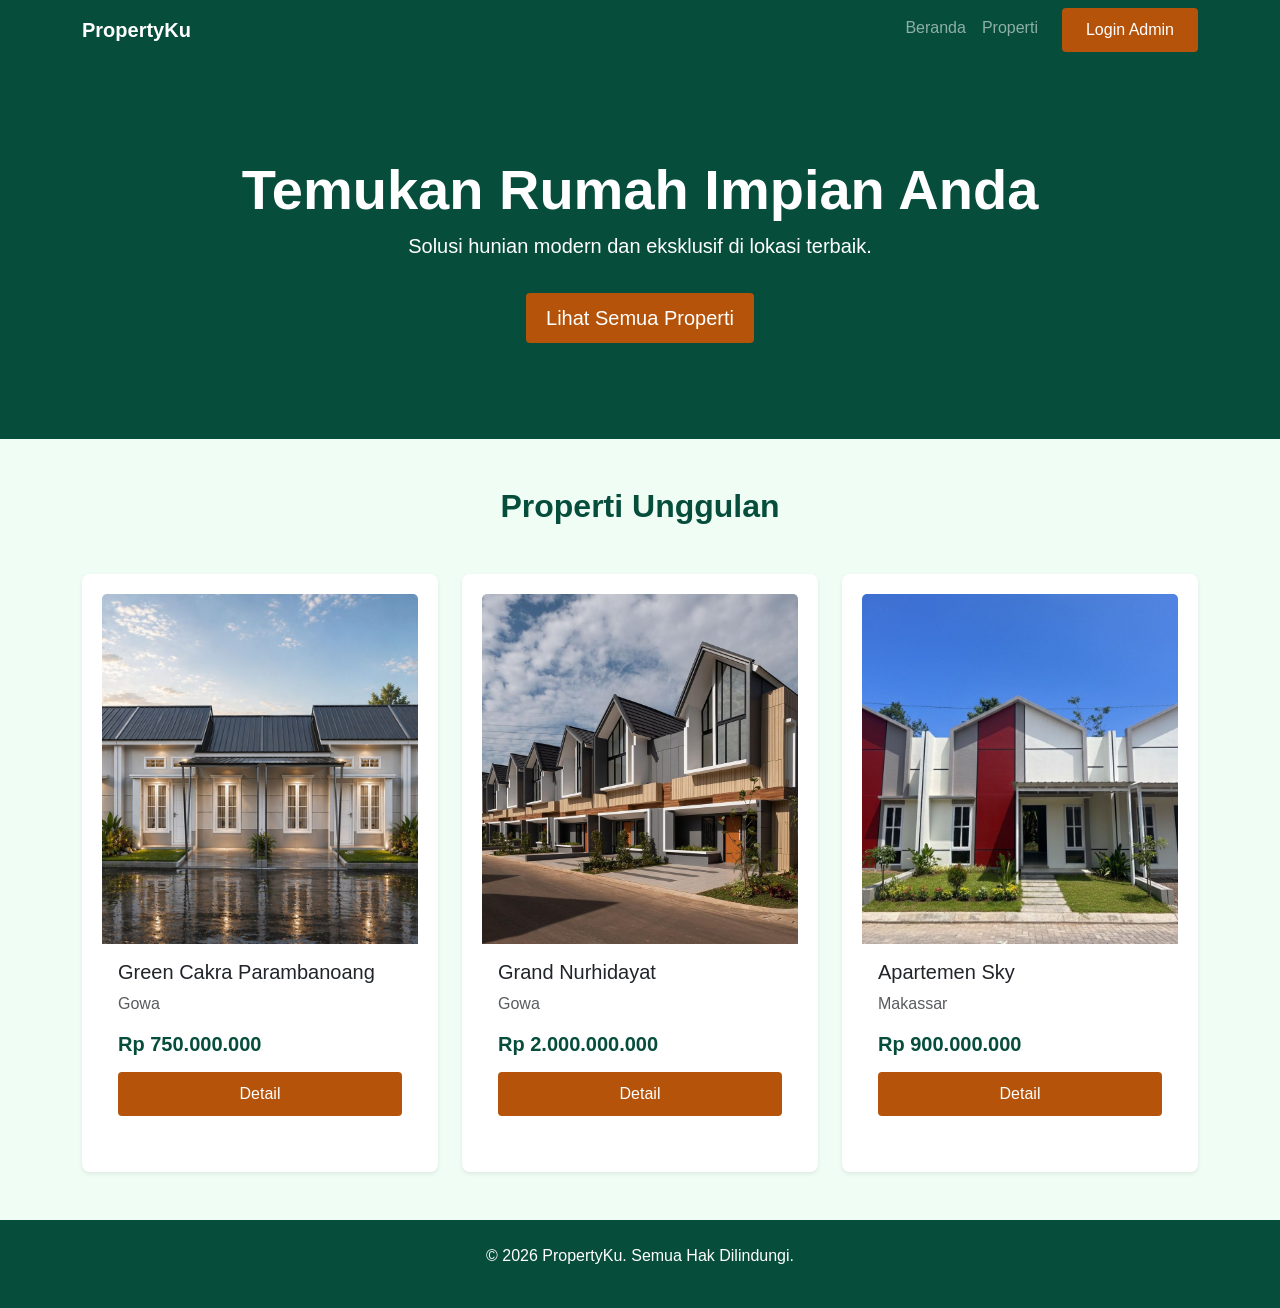
==== lending-page.html @ be7a2f75 "initial commit" ====
<!doctype html>
<html lang="id">
<head>
    <title>PropertyKu | Temukan Rumah Impian Anda</title>
    <meta charset="UTF-8" />
    <meta name="viewport" content="width=device-width, initial-scale=1.0" />
    <link href="https://cdn.jsdelivr.net/npm/bootstrap@5.3.0/dist/css/bootstrap.min.css" rel="stylesheet">
    <link rel="stylesheet" href="css/style.css" />
</head>
<body>

<nav class="navbar navbar-expand-lg navbar-dark bg-custom-green sticky-top">
    <div class="container">
        <a class="navbar-brand fw-bold" href="#">PropertyKu</a>
        <div class="navbar-nav ms-auto">
            <a class="nav-link" href="#">Beranda</a>
            <a class="nav-link" href="#">Properti</a>
            <a class="nav-link btn btn-primary ms-lg-3 px-4" href="login.html">Login Admin</a>
        </div>
    </div>
</nav>

<header class="bg-custom-green text-white py-5 text-center">
    <div class="container py-5">
        <h1 class="display-4 fw-bold">Temukan Rumah Impian Anda</h1>
        <p class="lead">Solusi hunian modern dan eksklusif di lokasi terbaik.</p>
        <a href="#daftar-properti" class="btn btn-warning btn-lg mt-3">Lihat Semua Properti</a>
    </div>
</header>

<section id="daftar-properti" class="container py-5">
    <h2 class="text-center mb-5 fw-bold">Properti Unggulan</h2>
    <div class="row g-4">
        <div class="col-md-4">
            <div class="card h-100 shadow-sm border-0">
                <img src="resource/rumah1.jpeg" class="card-img-top" alt="Rumah">
                <div class="card-body">
                    <h5 class="card-title">Green Cakra Parambanoang</h5>
                    <p class="text-muted">Gowa</p>
                    <h5 class="text-custom-green fw-bold">Rp 750.000.000</h5>
                    <a href="dashboard.html" class="btn btn-outline-primary w-100 mt-2">Detail</a>
                </div>
            </div>
        </div>
        <div class="col-md-4">
            <div class="card h-100 shadow-sm border-0">
                <img src="resource/rumah2.jpg" class="card-img-top" alt="Rumah">
                <div class="card-body">
                    <h5 class="card-title">Grand Nurhidayat</h5>
                    <p class="text-muted">Gowa</p>
                    <h5 class="text-custom-green fw-bold">Rp 2.000.000.000</h5>
                    <a href="dashboard.html" class="btn btn-outline-primary w-100 mt-2">Detail</a>
                </div>
            </div>
        </div>
        <div class="col-md-4">
            <div class="card h-100 shadow-sm border-0">
                <img src="resource/rumah3.jpeg" class="card-img-top" alt="Rumah">
                <div class="card-body">
                    <h5 class="card-title">Apartemen Sky</h5>
                    <p class="text-muted">Makassar</p>
                    <h5 class="text-custom-green fw-bold">Rp 900.000.000</h5>
                    <a href="dashboard.html" class="btn btn-outline-primary w-100 mt-2">Detail</a>
                </div>
            </div>
        </div>
    </div>
</section>

<footer class="bg-custom-green text-white text-center py-4">
    <p>&copy; 2026 PropertyKu. Semua Hak Dilindungi.</p>
</footer>

<script src="https://cdn.jsdelivr.net/npm/bootstrap@5.3.0/dist/js/bootstrap.bundle.min.js"></script>
</body>
</html>
---- css/style.css ----
.login-page {
    background-color: var(--primary); /* Warna Hijau Utama */
    height: 100vh;
    display: flex;
    align-items: center;
    justify-content: center;
}

/* Mempercantik judul login agar sesuai tema */
.login-title {
    color: var(--primary);
    font-weight: bold;
}

/* 1. Variabel Warna - Tema Hijau & Gold */
:root {
    --primary: #064e3b;      /* Deep Forest Green */
    --accent: #b45309;       /* Gold/Amber */
    --light: #f0fdf4;        /* Soft Light Green background */
    --text: #064e3b;
    --sidebar-bg: #064e3b;
    --bs-primary: #064e3b;    /* Override Bootstrap Primary */
}

/* 2. Global Reset */
* { 
    box-sizing: border-box; 
    margin: 0; 
    padding: 0; 
}

body { font-family: 'Segoe UI', sans-serif; background: var(--light); color: var(--text); }

/* 3. Layout Dashboard */
.dashboard-body { 
    display: flex; 
    min-height: 100vh; 
}

/* Sidebar & Navigasi */
.sidebar, .sidebar-nav { 
    background-color: var(--sidebar-bg); 
    color: white; 
    padding: 20px; 
}

.sidebar h3, .sidebar-nav h4 { 
    margin-bottom: 30px; 
    color: var(--accent); 
}

.sidebar a, .sidebar-nav a { 
    display: block; 
    color: white; 
    padding: 10px 0; 
    text-decoration: none; 
    opacity: 0.8; 
}

.sidebar a:hover, .sidebar-nav a:hover { 
    opacity: 1; 
}


.active-link { 
    background-color: var(--accent) !important; 
    color: white !important; 
}

/* Main Content */
.main-content { flex: 1; padding: 30px; }

/* 4. Form & Table Styling */
.form-section, .table-section, .card { 
    background: white; 
    padding: 20px; 
    border-radius: 8px; 
    margin-bottom: 20px; 
    box-shadow: 0 2px 4px rgba(0,0,0,0.05); 
}

/* Tombol Branding */
.btn { 
    background: var(--accent); 
    color: white; 
    border: none; 
    padding: 10px 20px; 
    border-radius: 4px; 
    cursor: pointer; 
}
.btn:hover { background: #0b1781; color: white; }

/* Tabel */
table { width: 100%; border-collapse: collapse; margin-top: 10px; }
th, td { padding: 12px; border-bottom: 1px solid #eee; text-align: left; }
th { background: #f1f5f9; color: var(--primary); }

/* 5. Khusus Kartu (Landing Page) */
.card-img-top {
    height: 350px; 
    object-fit: cover; 
    width: 100%;
}
.card {
    display: flex;
    flex-direction: column;
}

/* Override Bootstrap Colors dengan Tema Kita */
.bg-custom-green { 
    background-color: var(--primary) !important; 
}

.text-custom-green { 
    color: var(--primary) !important; 
}

.btn-primary { 
    background-color: var(--accent) !important; 
    border-color: var(--accent) !important; 
}

html {
    scroll-behavior: smooth;
}
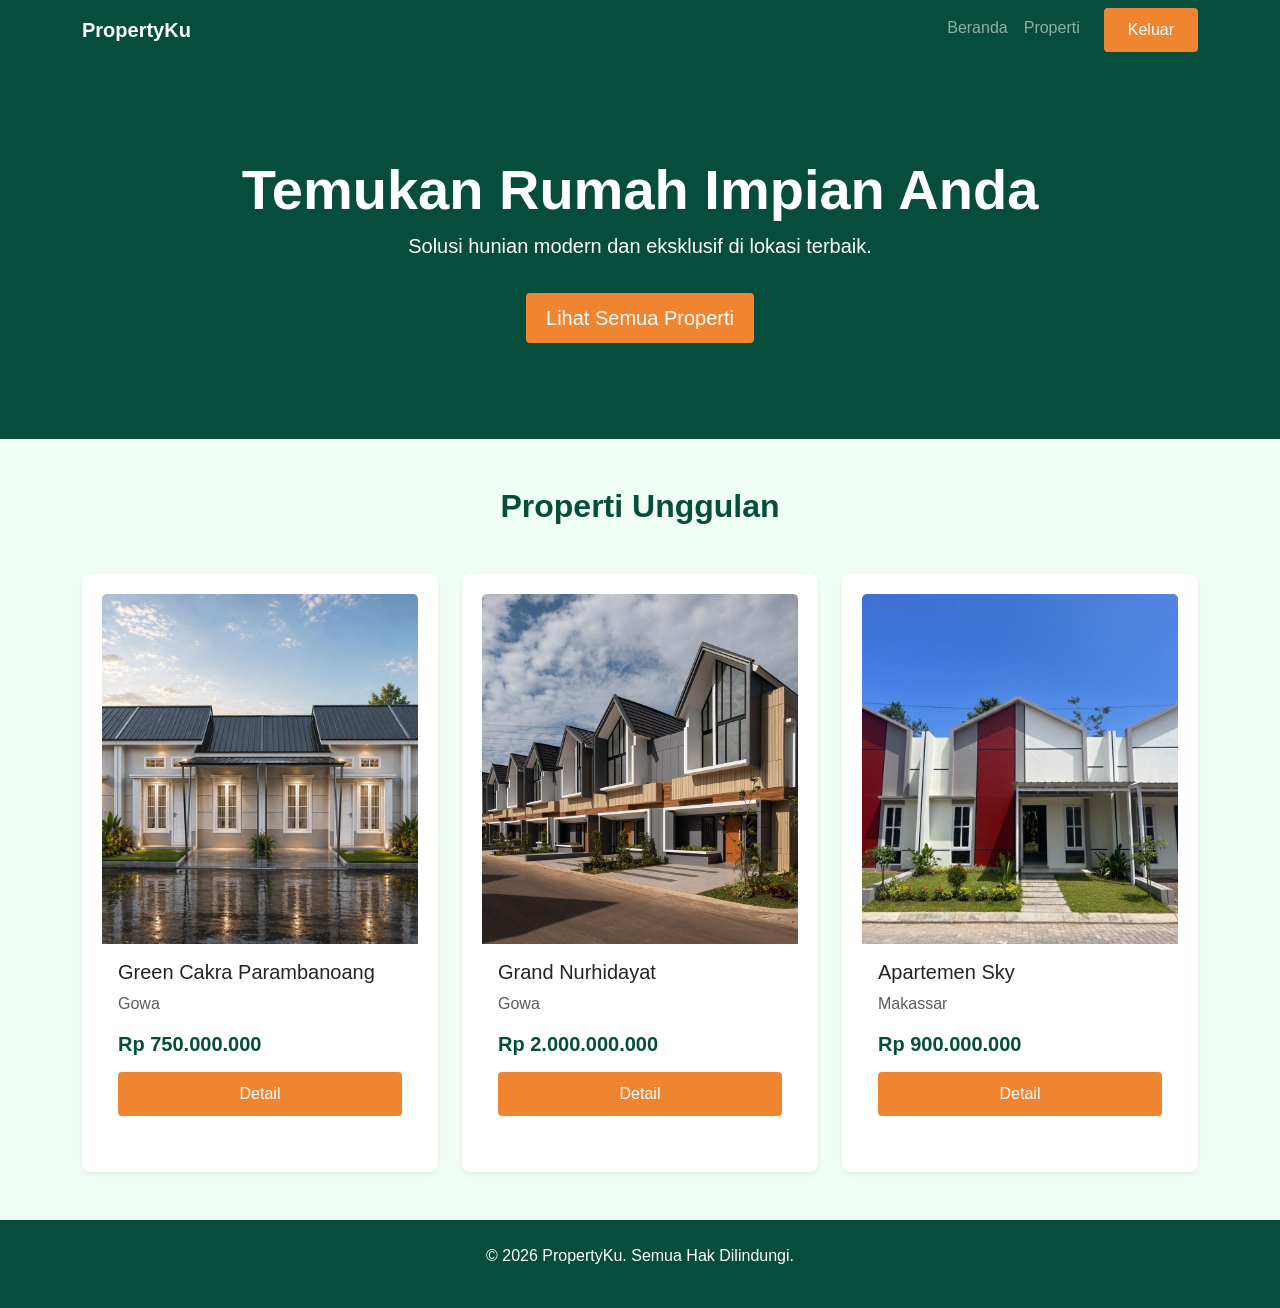
==== commit 868eed8a: ".\.git\" ====
--- a/lending-page.html
+++ b/lending-page.html
@@ -15,7 +15,7 @@
         <div class="navbar-nav ms-auto">
             <a class="nav-link" href="#">Beranda</a>
             <a class="nav-link" href="#">Properti</a>
-            <a class="nav-link btn btn-primary ms-lg-3 px-4" href="login.html">Login Admin</a>
+            <a type="submit" class="btn btn-success ms-lg-3 px-4" href="login.html">Keluar</a>
         </div>
     </div>
 </nav>
--- a/css/style.css
+++ b/css/style.css
@@ -15,7 +15,7 @@
 /* 1. Variabel Warna - Tema Hijau & Gold */
 :root {
     --primary: #064e3b;      /* Deep Forest Green */
-    --accent: #b45309;       /* Gold/Amber */
+    --accent: #ef8431;       /* Gold/Amber */
     --light: #f0fdf4;        /* Soft Light Green background */
     --text: #064e3b;
     --sidebar-bg: #064e3b;
@@ -122,4 +122,4 @@
 
 html {
     scroll-behavior: smooth;
-}+}
